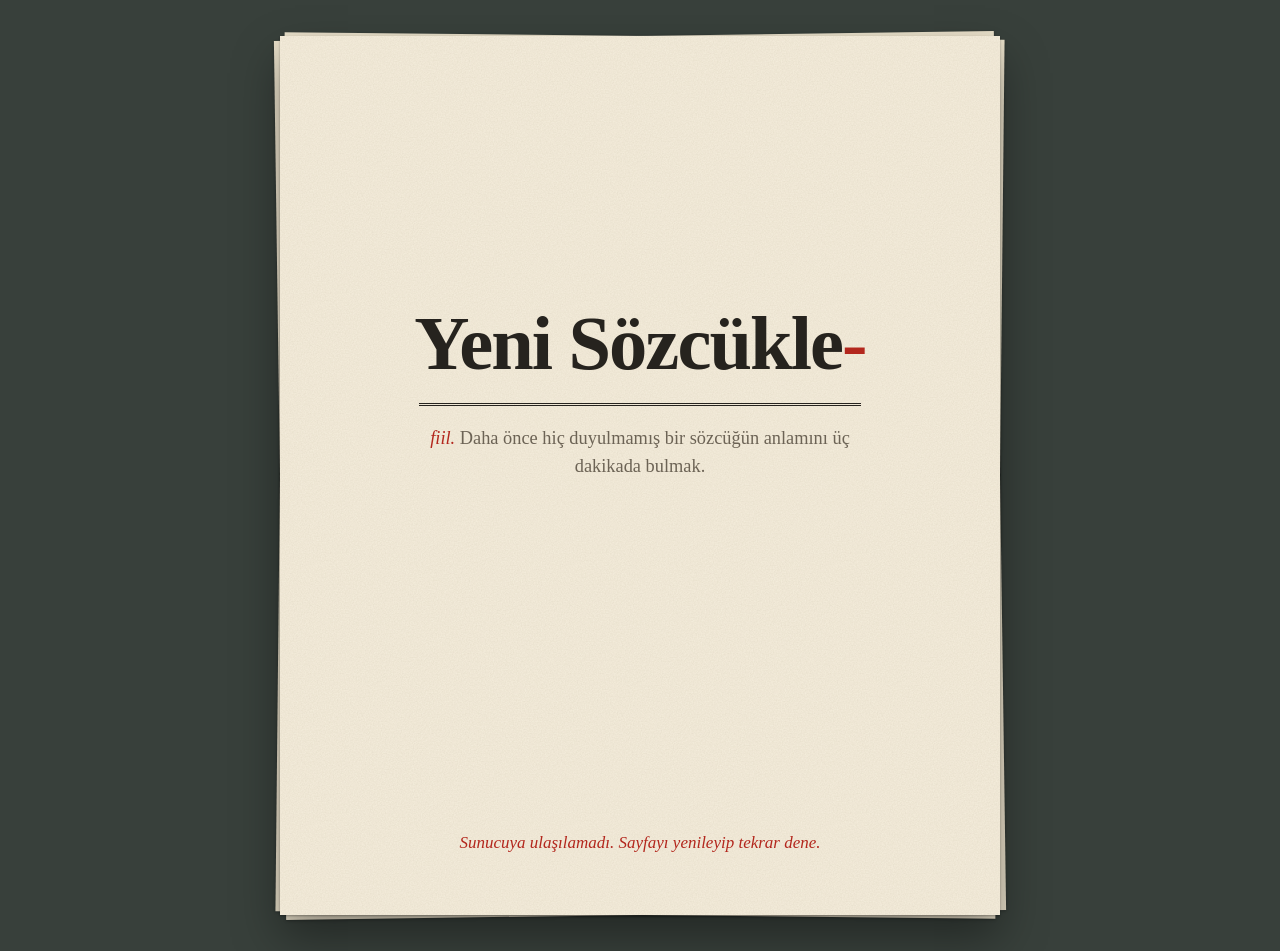
==== frontend/index.html @ 4b21ab5b "Kâğıt görünümlü sayfa düzenini ekle Giriş, oyun ve sonuç ekranları sözlük sayfası gibi tasarlandı. S" ====
<!DOCTYPE html>
<html lang="tr">
<head>
  <meta charset="utf-8">
  <meta name="viewport" content="width=device-width, initial-scale=1">
  <title>Yeni Sözcükle-</title>
  <link rel="stylesheet" href="style.css">
</head>
<body>
  <main class="sheet">

    <section id="landing-screen" class="screen landing">
      <h1 class="logo">Yeni Sözcükle<span class="logo-hyphen">-</span></h1>
      <p class="logo-gloss"><em>fiil.</em> Daha önce hiç duyulmamış bir sözcüğün anlamını üç dakikada bulmak.</p>
      <div id="play-buttons" class="play-buttons"></div>
      <p id="today-date" class="today-date"></p>
    </section>

    <section id="game-screen" class="screen" hidden>
      <header class="game-header">
        <div class="clock">
          <span id="timer-text" class="timer" role="timer">3:00</span>
          <span class="potential"><span id="potential-score">1000</span> puan</span>
        </div>
        <div class="time-bar"><div id="time-bar-fill" class="time-bar-fill"></div></div>
      </header>

      <article class="entry">
        <h2 id="game-word" class="headword"></h2>
        <div id="hint-list" class="hint-list"></div>
      </article>

      <form id="guess-form" class="guess-form" autocomplete="off">
        <label for="guess-input" class="guess-label">Sence ne demek?</label>
        <div class="guess-row">
          <input id="guess-input" class="guess-input" type="text" maxlength="200" spellcheck="false" required>
          <button id="guess-button" class="button" type="submit">Yaz</button>
        </div>
      </form>
      <p id="guess-feedback" class="feedback" aria-live="polite"></p>
      <ol id="guess-list" class="guess-list"></ol>
    </section>

    <section id="result-screen" class="screen result" hidden>
      <p id="result-stamp" class="stamp"></p>

      <article class="entry">
        <h2 id="result-word" class="headword"></h2>
        <p id="result-category" class="entry-line entry-category"></p>
        <p id="result-parts" class="entry-line"></p>
        <p id="result-definition" class="definition"></p>
        <p id="result-sentence" class="entry-line entry-sentence"></p>
      </article>

      <dl class="tally">
        <div class="tally-item tally-score"><dt>Puan</dt><dd id="result-score"></dd></div>
        <div class="tally-item"><dt>Süre</dt><dd id="result-time"></dd></div>
        <div class="tally-item"><dt>İpucu</dt><dd id="result-hints"></dd></div>
        <div class="tally-item"><dt>Tahmin</dt><dd id="result-guesses"></dd></div>
        <div class="tally-item"><dt>En yakın</dt><dd id="result-closeness"></dd></div>
      </dl>

      <button id="home-button" class="button" type="button">Ana sayfaya dön</button>
    </section>

    <p id="error-banner" class="error-banner" role="alert" hidden></p>
  </main>
  <script src="app.js"></script>
</body>
</html>
---- frontend/style.css ----
@font-face {
  font-family: "Fraunces";
  font-style: normal;
  font-weight: 100 900;
  font-display: swap;
  src: url("fonts/fraunces-latin-ext-wght-normal.woff2") format("woff2");
  unicode-range: U+0100-02BA, U+02BD-02C5, U+02C7-02CC, U+02CE-02D7, U+02DD-02FF, U+0304, U+0308, U+0329, U+1D00-1DBF, U+1E00-1E9F, U+1EF2-1EFF, U+2020, U+20A0-20AB, U+20AD-20C0, U+2113, U+2C60-2C7F, U+A720-A7FF;
}

@font-face {
  font-family: "Fraunces";
  font-style: normal;
  font-weight: 100 900;
  font-display: swap;
  src: url("fonts/fraunces-latin-wght-normal.woff2") format("woff2");
  unicode-range: U+0000-00FF, U+0131, U+0152-0153, U+02BB-02BC, U+02C6, U+02DA, U+02DC, U+2000-206F, U+20AC, U+2122, U+2191, U+2193, U+2212, U+2215, U+FEFF, U+FFFD;
}

@font-face {
  font-family: "Fraunces";
  font-style: italic;
  font-weight: 100 900;
  font-display: swap;
  src: url("fonts/fraunces-latin-ext-wght-italic.woff2") format("woff2");
  unicode-range: U+0100-02BA, U+02BD-02C5, U+02C7-02CC, U+02CE-02D7, U+02DD-02FF, U+0304, U+0308, U+0329, U+1D00-1DBF, U+1E00-1E9F, U+1EF2-1EFF, U+2020, U+20A0-20AB, U+20AD-20C0, U+2113, U+2C60-2C7F, U+A720-A7FF;
}

@font-face {
  font-family: "Fraunces";
  font-style: italic;
  font-weight: 100 900;
  font-display: swap;
  src: url("fonts/fraunces-latin-wght-italic.woff2") format("woff2");
  unicode-range: U+0000-00FF, U+0131, U+0152-0153, U+02BB-02BC, U+02C6, U+02DA, U+02DC, U+2000-206F, U+20AC, U+2122, U+2191, U+2193, U+2212, U+2215, U+FEFF, U+FFFD;
}

@font-face {
  font-family: "Caveat";
  font-style: normal;
  font-weight: 600;
  font-display: swap;
  src: url("fonts/caveat-latin-ext-600-normal.woff2") format("woff2");
  unicode-range: U+0100-02BA, U+02BD-02C5, U+02C7-02CC, U+02CE-02D7, U+02DD-02FF, U+0304, U+0308, U+0329, U+1D00-1DBF, U+1E00-1E9F, U+1EF2-1EFF, U+2020, U+20A0-20AB, U+20AD-20C0, U+2113, U+2C60-2C7F, U+A720-A7FF;
}

@font-face {
  font-family: "Caveat";
  font-style: normal;
  font-weight: 600;
  font-display: swap;
  src: url("fonts/caveat-latin-600-normal.woff2") format("woff2");
  unicode-range: U+0000-00FF, U+0131, U+0152-0153, U+02BB-02BC, U+02C6, U+02DA, U+02DC, U+2000-206F, U+20AC, U+2122, U+2191, U+2193, U+2212, U+2215, U+FEFF, U+FFFD;
}

:root {
  --desk: #38403b;
  --paper: #f5eedd;
  --paper-under: #e8dfc9;
  --ink: #26231e;
  --ink-soft: #6c6355;
  --pen-blue: #26408f;
  --pencil-red: #b3271d;
  --rule: rgba(58, 84, 120, 0.24);
  --serif: "Fraunces", Georgia, "Times New Roman", serif;
  --hand: "Caveat", "Segoe Print", cursive;
  --grain: url("data:image/svg+xml,%3Csvg xmlns='http://www.w3.org/2000/svg' width='260' height='260'%3E%3Cfilter id='n'%3E%3CfeTurbulence type='fractalNoise' baseFrequency='.75' numOctaves='3' stitchTiles='stitch'/%3E%3CfeColorMatrix values='0 0 0 0 .36 0 0 0 0 .28 0 0 0 0 .17 .16 0 0 0 0'/%3E%3C/filter%3E%3Crect width='100%25' height='100%25' filter='url(%23n)'/%3E%3C/svg%3E");
}

*,
*::before,
*::after {
  box-sizing: border-box;
}

[hidden] {
  display: none !important;
}

html {
  font-size: 17px;
}

body {
  margin: 0;
  min-height: 100dvh;
  padding: 36px 16px;
  color: var(--ink);
  background: var(--desk);
  font-family: var(--serif);
  line-height: 1.5;
}

.sheet {
  position: relative;
  max-width: 720px;
  min-height: calc(100dvh - 72px);
  margin: 0 auto;
  padding: clamp(28px, 6vw, 60px);
  background-color: var(--paper);
  background-image: var(--grain);
  box-shadow: 0 1px 2px rgba(0, 0, 0, 0.3), 0 22px 44px rgba(0, 0, 0, 0.38);
}

.sheet::before,
.sheet::after {
  content: "";
  position: absolute;
  inset: 0;
  z-index: -1;
  background-color: var(--paper-under);
  box-shadow: 0 1px 3px rgba(0, 0, 0, 0.3);
}

.sheet::before {
  transform: rotate(-0.8deg);
}

.sheet::after {
  transform: rotate(0.6deg);
}

h1,
h2,
p {
  margin: 0;
}

.landing {
  display: flex;
  flex-direction: column;
  align-items: center;
  justify-content: center;
  min-height: calc(100dvh - 72px - 2 * clamp(28px, 6vw, 60px));
  text-align: center;
}

.logo {
  font-size: clamp(2.6rem, 9.5vw, 4.5rem);
  font-weight: 600;
  line-height: 1.05;
  letter-spacing: -0.025em;
}

.logo-hyphen {
  color: var(--pencil-red);
}

.logo-gloss {
  max-width: 26rem;
  margin-top: 1.1rem;
  padding-top: 1.1rem;
  border-top: 3px double var(--ink);
  color: var(--ink-soft);
  font-size: 1.08rem;
}

.logo-gloss em {
  color: var(--pencil-red);
}

.play-buttons {
  display: flex;
  flex-wrap: wrap;
  justify-content: center;
  gap: 0.9rem;
  min-height: 3rem;
  margin-top: 2.4rem;
}

.today-date {
  margin-top: 1.4rem;
  color: var(--ink-soft);
  font-size: 0.9rem;
  font-style: italic;
}

.button {
  padding: 0.62em 1.35em;
  border: 0;
  border-radius: 2px;
  color: var(--paper);
  background: var(--ink);
  box-shadow: 2px 3px 0 rgba(38, 35, 30, 0.28);
  font-family: var(--serif);
  font-size: 1rem;
  font-weight: 600;
  cursor: pointer;
  transition: transform 0.08s ease, box-shadow 0.08s ease;
}

.button:hover {
  transform: translate(-1px, -1px);
  box-shadow: 3px 4px 0 rgba(38, 35, 30, 0.28);
}

.button:active {
  transform: translate(1px, 2px);
  box-shadow: 0 0 0 rgba(38, 35, 30, 0.28);
}

.button:disabled {
  opacity: 0.55;
  cursor: wait;
}

.button:focus-visible,
.hint-button:focus-visible {
  outline: 2px solid var(--pen-blue);
  outline-offset: 3px;
}

.clock {
  display: flex;
  align-items: baseline;
  justify-content: space-between;
}

.timer {
  font-size: 2.3rem;
  font-weight: 600;
  line-height: 1;
  font-variant-numeric: tabular-nums lining-nums;
  letter-spacing: -0.01em;
}

.potential {
  color: var(--ink-soft);
  font-size: 1.05rem;
  font-style: italic;
  font-variant-numeric: tabular-nums lining-nums;
}

.time-bar {
  height: 3px;
  margin-top: 0.55rem;
  background: var(--rule);
}

.time-bar-fill {
  width: 100%;
  height: 100%;
  background: var(--ink);
}

.low-time .timer {
  color: var(--pencil-red);
}

.low-time .time-bar-fill {
  background: var(--pencil-red);
}

.entry {
  margin-top: 1.9rem;
}

.headword {
  font-size: clamp(2.3rem, 8vw, 3.4rem);
  font-weight: 600;
  line-height: 1.1;
  letter-spacing: -0.02em;
  overflow-wrap: anywhere;
}

.hint-list {
  display: flex;
  flex-wrap: wrap;
  gap: 0.55rem 0.7rem;
  margin-top: 1rem;
}

.hint-slot-open {
  flex-basis: 100%;
  order: -1;
}

.hint-button {
  display: inline-flex;
  gap: 0.55em;
  padding: 0.34em 0.7em;
  border: 1px dashed var(--ink-soft);
  border-radius: 2px;
  color: var(--ink);
  background: transparent;
  font-family: var(--serif);
  font-size: 0.86rem;
  cursor: pointer;
}

.hint-button:hover {
  border-style: solid;
  background: rgba(38, 35, 30, 0.05);
}

.hint-cost {
  color: var(--pencil-red);
  font-variant-numeric: lining-nums;
}

.entry-line {
  overflow-wrap: anywhere;
}

.hint-line-label {
  display: block;
  color: var(--ink-soft);
  font-size: 0.74rem;
  font-style: normal;
  letter-spacing: 0.04em;
  text-transform: uppercase;
}

.hint-sentence {
  font-style: italic;
}

.hint-category {
  color: var(--pencil-red);
}

.guess-form {
  margin-top: 2rem;
}

.guess-label {
  font-size: 1.05rem;
  font-style: italic;
}

.guess-row {
  display: flex;
  align-items: flex-end;
  gap: 0.8rem;
  margin-top: 0.2rem;
}

.guess-input {
  flex: 1;
  min-width: 0;
  padding: 0.1rem 0.1rem 0.15rem;
  border: 0;
  border-bottom: 2px solid var(--rule);
  border-radius: 0;
  outline: none;
  color: var(--pen-blue);
  background: transparent;
  font-family: var(--hand);
  font-size: 1.75rem;
  font-weight: 600;
  line-height: 1.25;
}

.guess-input:focus {
  border-bottom-color: var(--pen-blue);
}

.feedback {
  min-height: 2rem;
  margin-top: 0.6rem;
  color: var(--pencil-red);
  font-family: var(--hand);
  font-size: 1.45rem;
  font-weight: 600;
  line-height: 1.3;
  transform: rotate(-0.8deg);
  transform-origin: left;
}

.guess-list {
  margin: 0.2rem 0 0;
  padding: 0;
  list-style: none;
}

.guess-item {
  display: grid;
  grid-template-columns: minmax(0, 1fr) 84px 7.2rem;
  gap: 0.2rem 0.8rem;
  align-items: center;
  padding: 0.3rem 0;
  border-bottom: 1px solid var(--rule);
  animation: guess-appears 0.25s ease-out;
}

.guess-text {
  color: var(--pen-blue);
  font-family: var(--hand);
  font-size: 1.4rem;
  font-weight: 600;
  line-height: 1.2;
  overflow-wrap: anywhere;
}

.meter {
  display: block;
  height: 9px;
  border: 1px solid var(--ink-soft);
}

.meter-fill {
  display: block;
  height: 100%;
  background: repeating-linear-gradient(115deg, var(--pen-blue) 0 2px, transparent 2px 4px);
}

.guess-verdict {
  color: var(--ink-soft);
  font-size: 0.8rem;
  font-variant-numeric: lining-nums;
  text-align: right;
  white-space: nowrap;
}

.stamp {
  float: right;
  margin: 0.2rem 0 0.8rem 1rem;
  padding: 0.18em 0.6em;
  border: 3px double var(--pencil-red);
  color: var(--pencil-red);
  font-size: 1.3rem;
  font-weight: 700;
  letter-spacing: 0.08em;
  text-transform: uppercase;
  mix-blend-mode: multiply;
  transform: rotate(-7deg);
  animation: stamp-lands 0.28s cubic-bezier(0.2, 0.9, 0.3, 1.2);
}

.stamp-lost {
  border-color: var(--ink-soft);
  color: var(--ink-soft);
}

.result .entry {
  margin-top: 0.3rem;
}

.entry-category {
  margin-top: 0.3rem;
  color: var(--pencil-red);
  font-size: 0.92rem;
}

.result .entry-line:not(.entry-category) {
  margin-top: 0.75rem;
  color: var(--ink-soft);
}

.result .entry-sentence {
  font-style: italic;
}

.definition {
  clear: both;
  margin-top: 1.1rem;
  padding-left: 0.9rem;
  border-left: 3px solid var(--pencil-red);
  font-size: 1.32rem;
  font-weight: 500;
  line-height: 1.35;
}

.tally {
  display: flex;
  flex-wrap: wrap;
  gap: 0.7rem 2.2rem;
  align-items: flex-end;
  margin: 2rem 0 1.8rem;
  padding: 1rem 0;
  border-top: 3px double var(--ink);
  border-bottom: 1px solid var(--ink);
}

.tally-item dt {
  color: var(--ink-soft);
  font-size: 0.74rem;
  letter-spacing: 0.04em;
  text-transform: uppercase;
}

.tally-item dd {
  margin: 0;
  font-size: 1.35rem;
  font-weight: 600;
  line-height: 1.2;
  font-variant-numeric: lining-nums;
}

.tally-score dd {
  font-size: 2.5rem;
  line-height: 1;
}

.error-banner {
  margin-top: 1.5rem;
  color: var(--pencil-red);
  font-style: italic;
  text-align: center;
}

@keyframes guess-appears {
  from {
    opacity: 0;
    transform: translateY(-5px);
  }
}

@keyframes stamp-lands {
  from {
    opacity: 0;
    transform: rotate(-7deg) scale(1.7);
  }
}

@media (max-width: 760px) {
  body {
    padding: 0;
  }

  .sheet {
    min-height: 100dvh;
    box-shadow: none;
  }

  .sheet::before,
  .sheet::after {
    display: none;
  }

  .landing {
    min-height: calc(100dvh - 2 * clamp(28px, 6vw, 60px));
  }

  .guess-item {
    grid-template-columns: 84px minmax(0, 1fr);
  }

  .guess-text {
    grid-column: 1 / -1;
  }

  .tally {
    gap: 0.7rem 1.5rem;
  }
}

@media (prefers-reduced-motion: reduce) {
  *,
  *::before,
  *::after {
    animation: none !important;
    transition: none !important;
  }
}
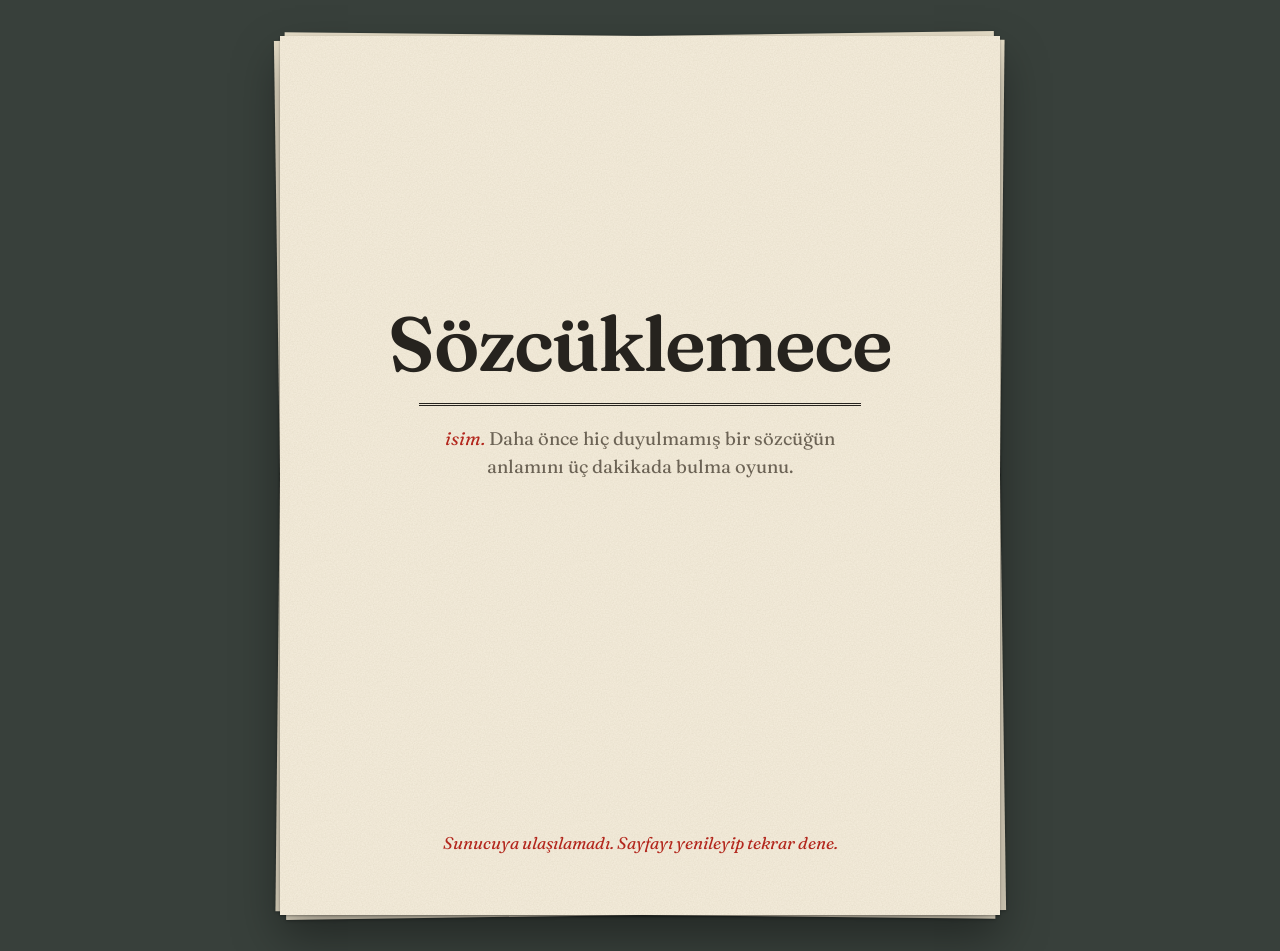
==== commit e449058e: "Projenin adını Sözcüklemece olarak değiştir Depo, paket ve arayüzdeki eski adlar güncellendi. Yeni a" ====
--- a/frontend/index.html
+++ b/frontend/index.html
@@ -3,15 +3,15 @@
 <head>
   <meta charset="utf-8">
   <meta name="viewport" content="width=device-width, initial-scale=1">
-  <title>Yeni Sözcükle-</title>
+  <title>Sözcüklemece</title>
   <link rel="stylesheet" href="style.css">
 </head>
 <body>
   <main class="sheet">
 
     <section id="landing-screen" class="screen landing">
-      <h1 class="logo">Yeni Sözcükle<span class="logo-hyphen">-</span></h1>
-      <p class="logo-gloss"><em>fiil.</em> Daha önce hiç duyulmamış bir sözcüğün anlamını üç dakikada bulmak.</p>
+      <h1 class="logo">Sözcüklemece</h1>
+      <p class="logo-gloss"><em>isim.</em> Daha önce hiç duyulmamış bir sözcüğün anlamını üç dakikada bulma oyunu.</p>
       <div id="play-buttons" class="play-buttons"></div>
       <p id="today-date" class="today-date"></p>
     </section>
--- a/frontend/style.css
+++ b/frontend/style.css
@@ -141,10 +141,6 @@
   letter-spacing: -0.025em;
 }
 
-.logo-hyphen {
-  color: var(--pencil-red);
-}
-
 .logo-gloss {
   max-width: 26rem;
   margin-top: 1.1rem;
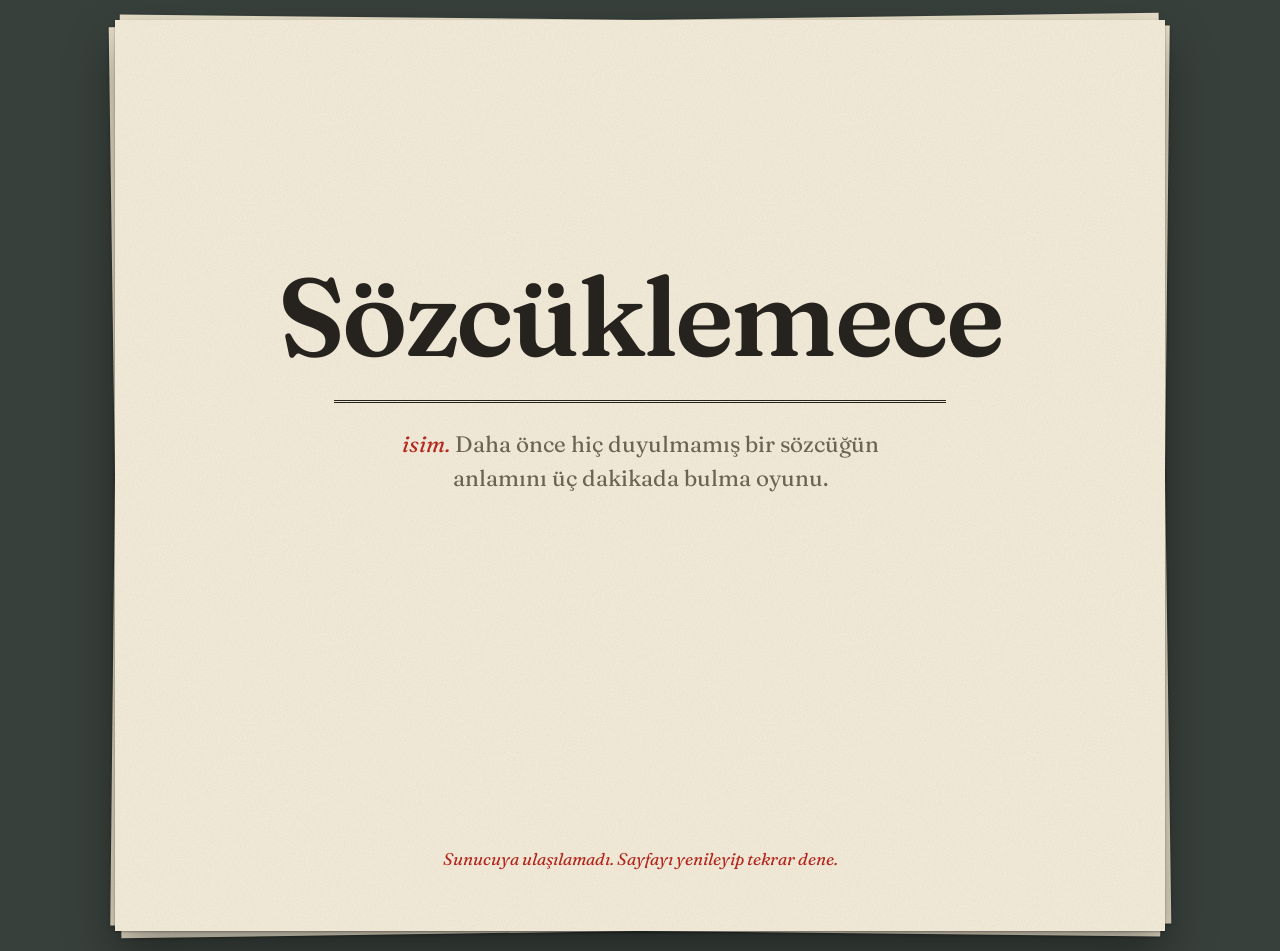
==== commit 65184fdf: "Giriş sayfasını büyüt Giriş ekranında kâğıt genişliyor, logo, tanım ve düğmeler büyüyor. Kâğıt boşlu" ====
--- a/frontend/index.html
+++ b/frontend/index.html
@@ -6,7 +6,7 @@
   <title>Sözcüklemece</title>
   <link rel="stylesheet" href="style.css">
 </head>
-<body>
+<body class="landing-page">
   <main class="sheet">
 
     <section id="landing-screen" class="screen landing">
@@ -18,10 +18,7 @@
 
     <section id="game-screen" class="screen" hidden>
       <header class="game-header">
-        <div class="clock">
-          <span id="timer-text" class="timer" role="timer">3:00</span>
-          <span class="potential"><span id="potential-score">1000</span> puan</span>
-        </div>
+        <span id="timer-text" class="timer" role="timer">3:00</span>
         <div class="time-bar"><div id="time-bar-fill" class="time-bar-fill"></div></div>
       </header>
 
--- a/frontend/style.css
+++ b/frontend/style.css
@@ -63,6 +63,8 @@
   --rule: rgba(58, 84, 120, 0.24);
   --serif: "Fraunces", Georgia, "Times New Roman", serif;
   --hand: "Caveat", "Segoe Print", cursive;
+  --sheet-margin: 36px;
+  --sheet-padding: clamp(28px, 6vw, 60px);
   --grain: url("data:image/svg+xml,%3Csvg xmlns='http://www.w3.org/2000/svg' width='260' height='260'%3E%3Cfilter id='n'%3E%3CfeTurbulence type='fractalNoise' baseFrequency='.75' numOctaves='3' stitchTiles='stitch'/%3E%3CfeColorMatrix values='0 0 0 0 .36 0 0 0 0 .28 0 0 0 0 .17 .16 0 0 0 0'/%3E%3C/filter%3E%3Crect width='100%25' height='100%25' filter='url(%23n)'/%3E%3C/svg%3E");
 }
 
@@ -83,7 +85,7 @@
 body {
   margin: 0;
   min-height: 100dvh;
-  padding: 36px 16px;
+  padding: var(--sheet-margin) 16px;
   color: var(--ink);
   background: var(--desk);
   font-family: var(--serif);
@@ -93,9 +95,9 @@
 .sheet {
   position: relative;
   max-width: 720px;
-  min-height: calc(100dvh - 72px);
+  min-height: calc(100dvh - 2 * var(--sheet-margin));
   margin: 0 auto;
-  padding: clamp(28px, 6vw, 60px);
+  padding: var(--sheet-padding);
   background-color: var(--paper);
   background-image: var(--grain);
   box-shadow: 0 1px 2px rgba(0, 0, 0, 0.3), 0 22px 44px rgba(0, 0, 0, 0.38);
@@ -125,29 +127,38 @@
   margin: 0;
 }
 
+.landing-page {
+  --sheet-margin: 20px;
+}
+
+.landing-page .sheet {
+  max-width: clamp(720px, 82vw, 1240px);
+}
+
 .landing {
   display: flex;
   flex-direction: column;
   align-items: center;
   justify-content: center;
-  min-height: calc(100dvh - 72px - 2 * clamp(28px, 6vw, 60px));
+  min-height: calc(100dvh - 2 * var(--sheet-margin) - 2 * var(--sheet-padding));
   text-align: center;
 }
 
 .logo {
-  font-size: clamp(2.6rem, 9.5vw, 4.5rem);
+  font-size: clamp(3.4rem, 8.6vw, 9rem);
   font-weight: 600;
   line-height: 1.05;
   letter-spacing: -0.025em;
 }
 
 .logo-gloss {
-  max-width: 26rem;
-  margin-top: 1.1rem;
-  padding-top: 1.1rem;
+  max-width: 36rem;
+  margin-top: 1.5rem;
+  padding-top: 1.5rem;
   border-top: 3px double var(--ink);
   color: var(--ink-soft);
-  font-size: 1.08rem;
+  font-size: clamp(1.15rem, 1.75vw, 1.6rem);
+  text-wrap: balance;
 }
 
 .logo-gloss em {
@@ -158,15 +169,15 @@
   display: flex;
   flex-wrap: wrap;
   justify-content: center;
-  gap: 0.9rem;
-  min-height: 3rem;
-  margin-top: 2.4rem;
+  gap: 1.1rem;
+  min-height: 3.8rem;
+  margin-top: 3rem;
 }
 
 .today-date {
-  margin-top: 1.4rem;
-  color: var(--ink-soft);
-  font-size: 0.9rem;
+  margin-top: 1.8rem;
+  color: var(--ink-soft);
+  font-size: 1.05rem;
   font-style: italic;
 }
 
@@ -199,31 +210,24 @@
   cursor: wait;
 }
 
+.button-play {
+  padding: 0.7em 1.6em;
+  font-size: clamp(1.1rem, 1.7vw, 1.5rem);
+}
+
 .button:focus-visible,
 .hint-button:focus-visible {
   outline: 2px solid var(--pen-blue);
   outline-offset: 3px;
 }
 
-.clock {
-  display: flex;
-  align-items: baseline;
-  justify-content: space-between;
-}
-
 .timer {
+  display: block;
   font-size: 2.3rem;
   font-weight: 600;
   line-height: 1;
   font-variant-numeric: tabular-nums lining-nums;
   letter-spacing: -0.01em;
-}
-
-.potential {
-  color: var(--ink-soft);
-  font-size: 1.05rem;
-  font-style: italic;
-  font-variant-numeric: tabular-nums lining-nums;
 }
 
 .time-bar {
@@ -509,12 +513,18 @@
 }
 
 @media (max-width: 760px) {
+  :root,
+  .landing-page {
+    --sheet-margin: 0px;
+  }
+
   body {
     padding: 0;
   }
 
-  .sheet {
-    min-height: 100dvh;
+  .sheet,
+  .landing-page .sheet {
+    max-width: none;
     box-shadow: none;
   }
 
@@ -523,8 +533,8 @@
     display: none;
   }
 
-  .landing {
-    min-height: calc(100dvh - 2 * clamp(28px, 6vw, 60px));
+  .logo {
+    font-size: 12.4vw;
   }
 
   .guess-item {
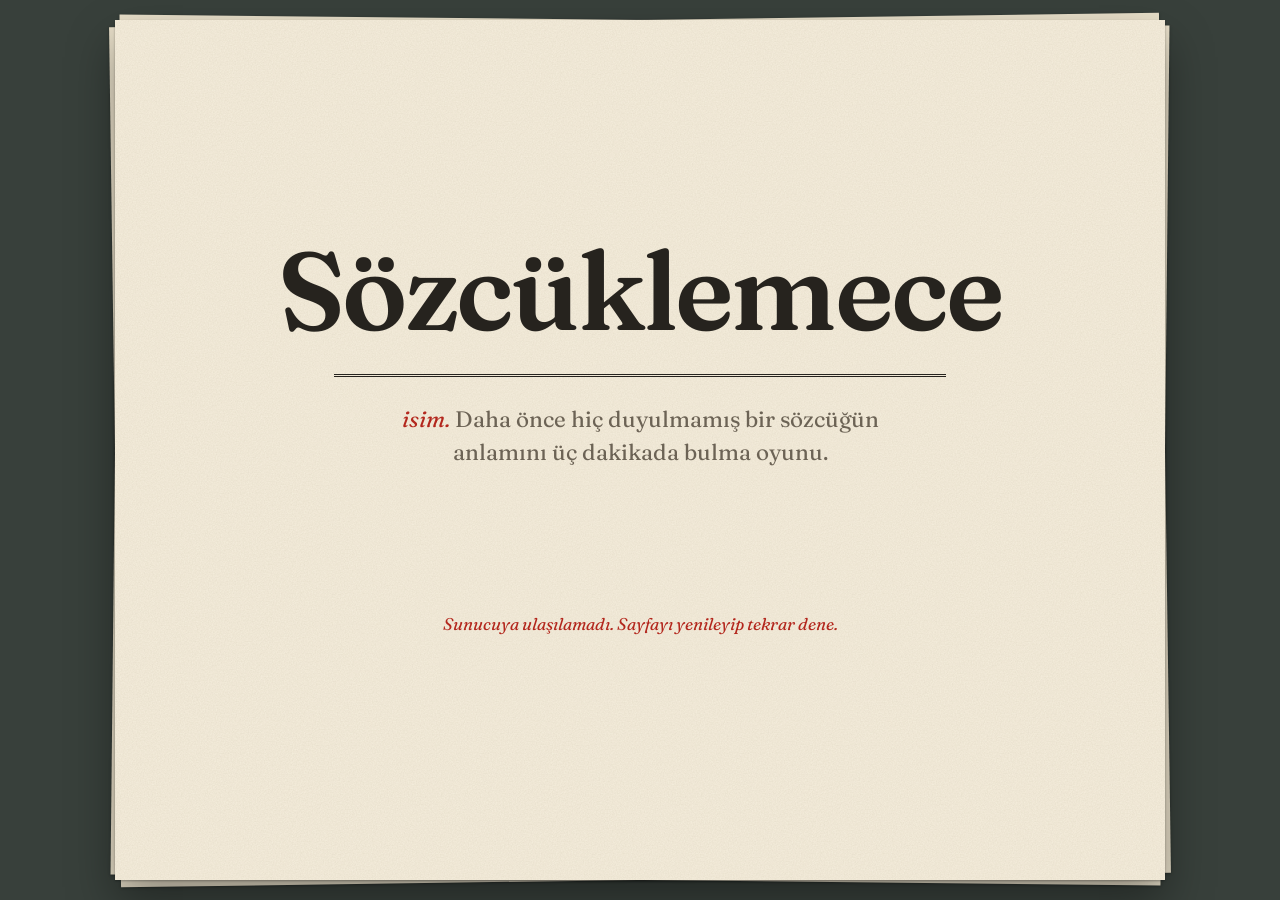
==== commit 53e128db: "Hata mesajını oyna düğmelerinin altına taşı Giriş ekranı tüm sayfayı kapladığı için sayfanın sonunda" ====
--- a/frontend/index.html
+++ b/frontend/index.html
@@ -13,6 +13,7 @@
       <h1 class="logo">Sözcüklemece</h1>
       <p class="logo-gloss"><em>isim.</em> Daha önce hiç duyulmamış bir sözcüğün anlamını üç dakikada bulma oyunu.</p>
       <div id="play-buttons" class="play-buttons"></div>
+      <p id="error-banner" class="error-banner" role="alert" hidden></p>
       <p id="today-date" class="today-date"></p>
     </section>
 
@@ -60,7 +61,6 @@
       <button id="home-button" class="button" type="button">Ana sayfaya dön</button>
     </section>
 
-    <p id="error-banner" class="error-banner" role="alert" hidden></p>
   </main>
   <script src="app.js"></script>
 </body>
